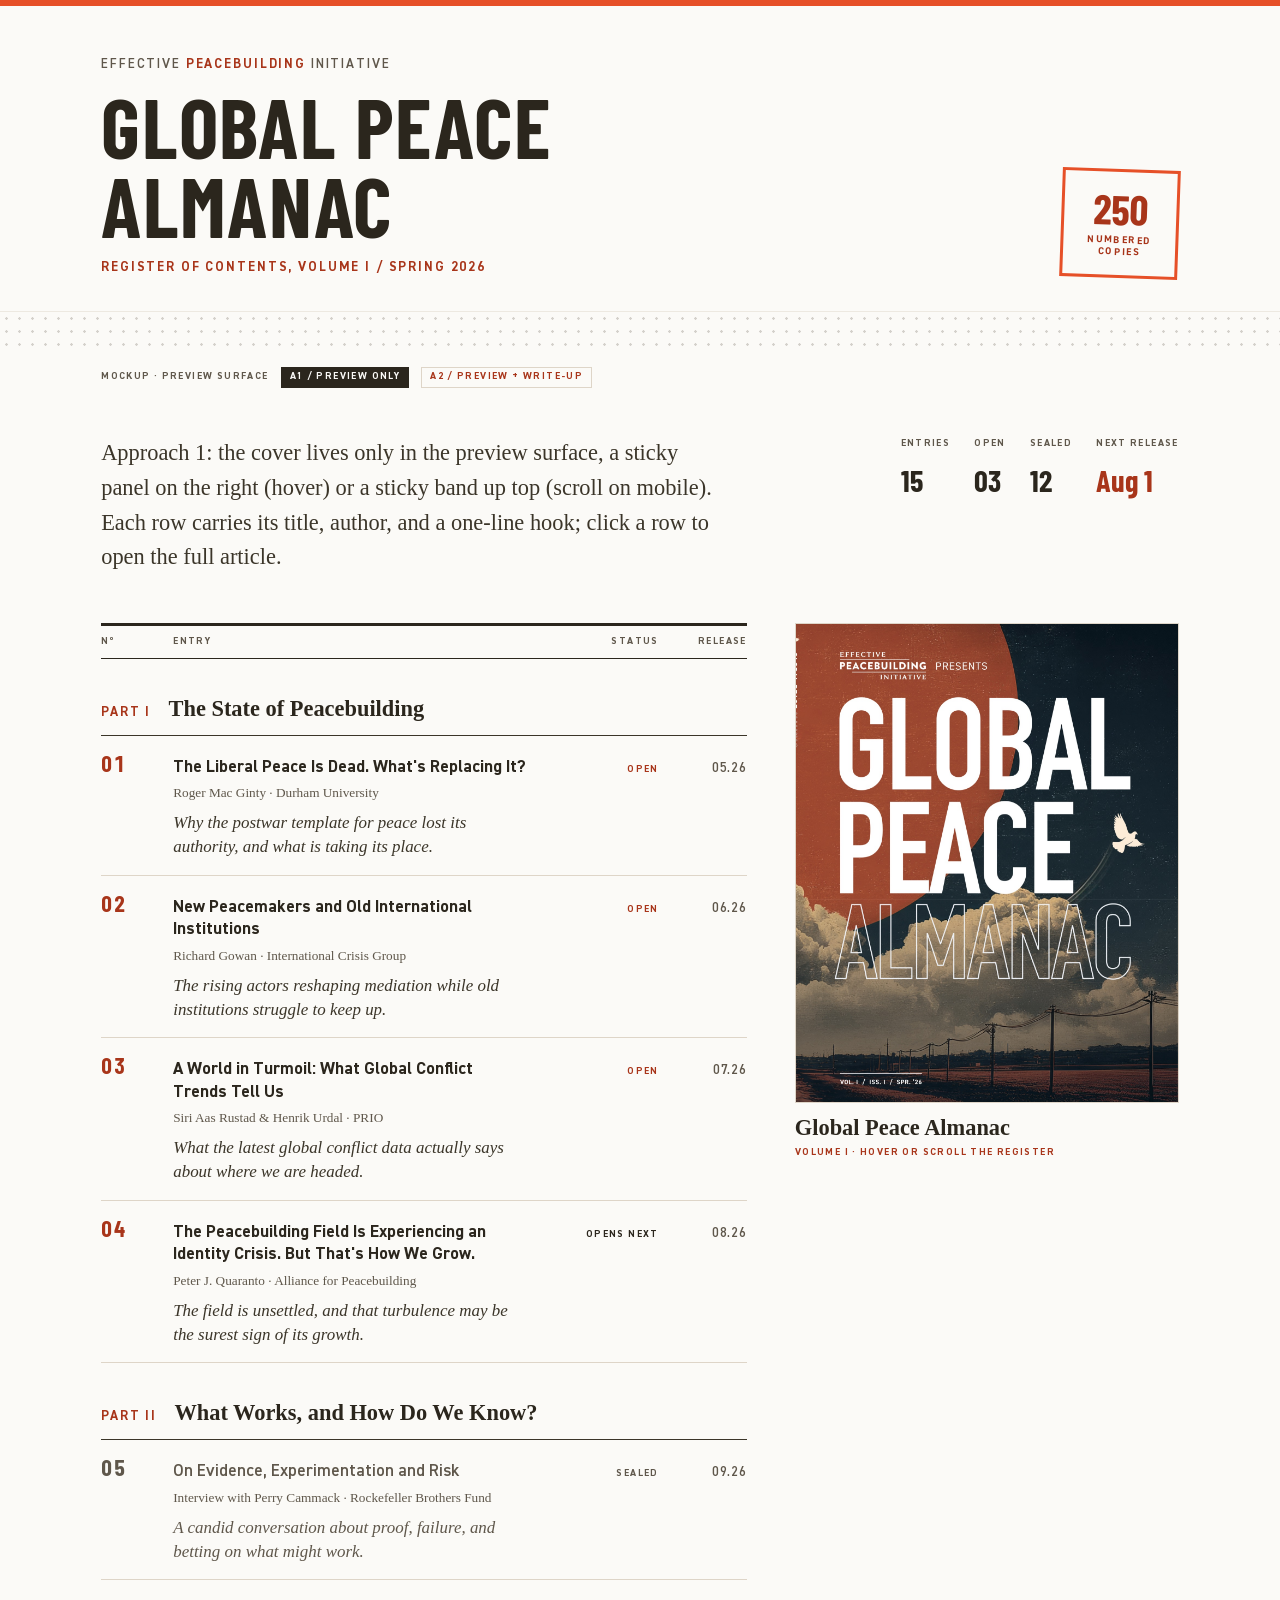
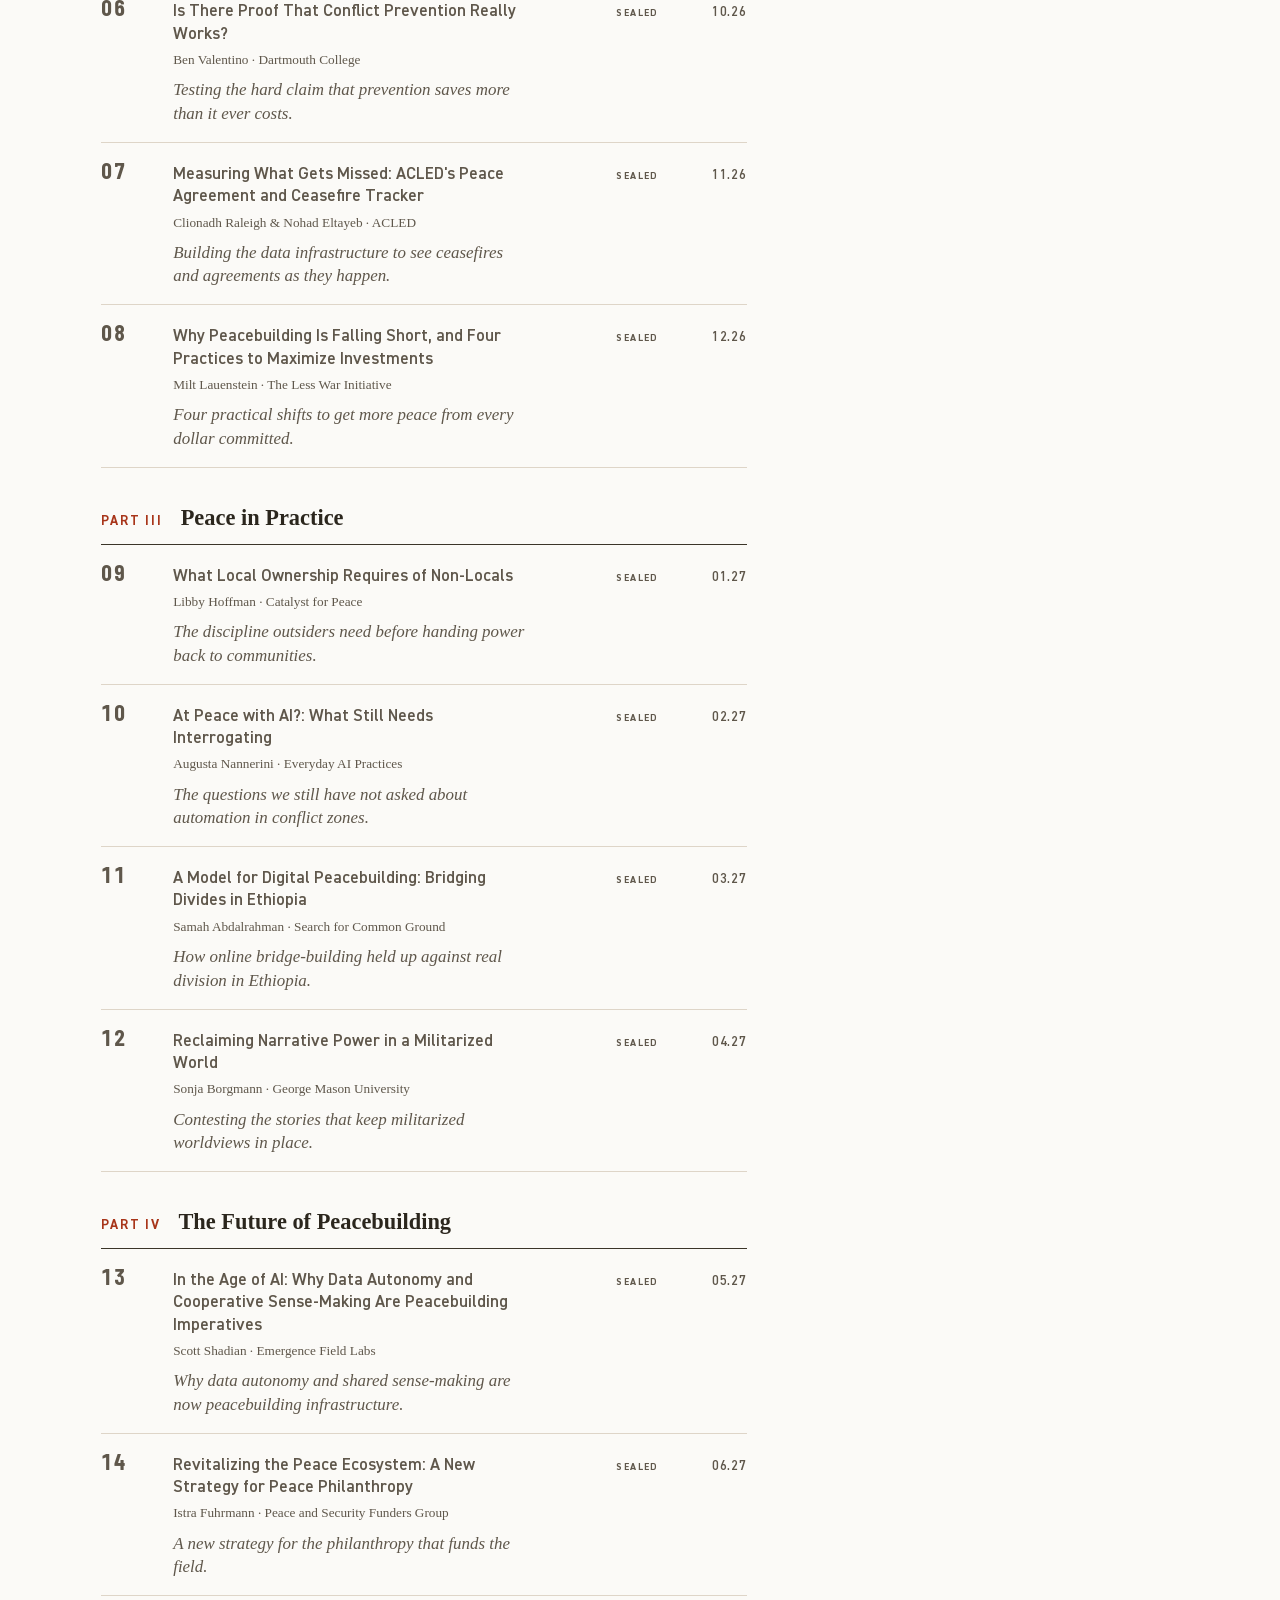
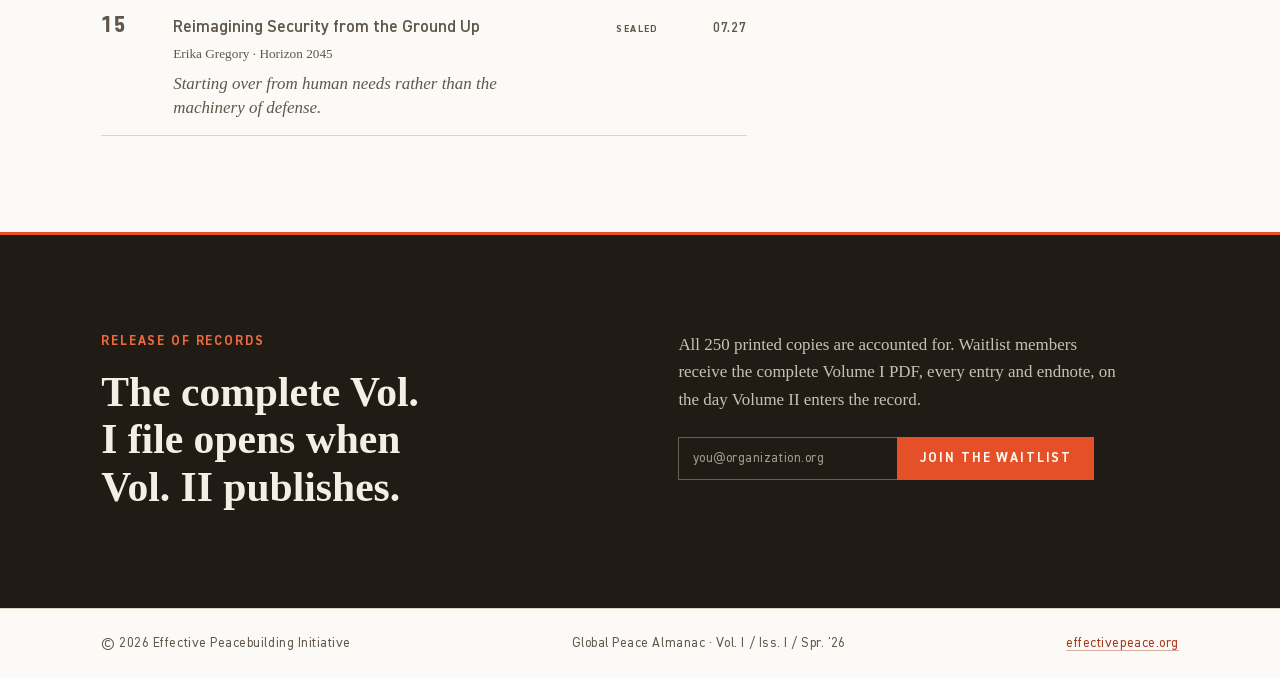
==== approach-1.html @ 706f2764 "Add preview-surface comparison mockups (Approach 1 vs 2) Sticky cover preview that cross-fades on ho" ====
<!DOCTYPE html>
<html lang="en">
<head>
<meta charset="UTF-8">
<meta name="viewport" content="width=device-width, initial-scale=1.0">
<meta name="robots" content="noindex">
<title>GPA · Ledger preview mockup — A1 / Preview only</title>
<link rel="icon" href="data:image/svg+xml,<svg xmlns='http://www.w3.org/2000/svg' viewBox='0 0 16 16'><rect width='16' height='16' fill='%23E65028'/></svg>">
<link rel="preconnect" href="https://fonts.googleapis.com">
<link rel="preconnect" href="https://fonts.gstatic.com" crossorigin>
<link href="https://fonts.googleapis.com/css2?family=Barlow+Condensed:wght@500;600;700&display=swap" rel="stylesheet">
<link rel="stylesheet" href="css/tokens.css">
<link rel="stylesheet" href="css/shared.css">
<link rel="stylesheet" href="css/ledger2.css">
<link rel="stylesheet" href="css/ledger3.css">
<link rel="stylesheet" href="css/preview.css">
</head>
<body class="ledger ledger3 approach-1">

<header class="reg-head">
  <div class="container reg-head-row">
    <div>
      <p class="reg-issuer">Effective <strong>Peacebuilding</strong> Initiative</p>
      <h1 class="reg-title">Global Peace<br>Almanac</h1>
      <p class="reg-subtitle">Register of contents, Volume I / Spring 2026</p>
    </div>
    <div class="reg-stamp" aria-label="Edition of 250 numbered copies">
      <span class="reg-stamp-no">250</span>
      <span class="reg-stamp-label">Numbered<br>copies</span>
    </div>
  </div>
  <div class="reg-band dot-grid" aria-hidden="true"></div>
</header>

<div class="container">
  <p class="lg-previewbar" role="note">
    <span class="lg-previewbar-label">Mockup · preview surface</span>
    <a href="approach-1.html" class="is-cur">A1 / Preview only</a>
    <a href="approach-2.html">A2 / Preview + write-up</a>
  </p>
</div>

<main>
  <section class="reg-mission container">
    <p class="reg-mission-text">Approach 1: the cover lives only in the preview surface, a sticky panel on the right (hover) or a sticky band up top (scroll on mobile). Each row carries its title, author, and a one-line hook; click a row to open the full article.</p>
    <dl class="reg-facts">
      <div><dt>Entries</dt><dd>15</dd></div>
      <div><dt>Open</dt><dd>03</dd></div>
      <div><dt>Sealed</dt><dd>12</dd></div>
      <div><dt>Next release</dt><dd>Aug 1</dd></div>
    </dl>
  </section>

  <section class="register container">
    <div class="lg-stage">
      <aside class="lg-preview" aria-hidden="true">
        <div class="lg-preview-frame">
          <img class="lg-preview-img" src="assets/cover-vol1.jpg" alt="">
          <img class="lg-preview-img" src="" alt="">
        </div>
        <p class="lg-preview-cap">
          <span class="lg-preview-title">Global Peace Almanac</span>
          <span class="lg-preview-status">Volume I · Hover or scroll the register</span>
        </p>
      </aside>
      <div class="lg-register-col">
        <div class="lg-cols" aria-hidden="true">
          <span>Nº</span><span>Entry</span><span>Status</span><span>Release</span>
        </div>

    <p class="lg-part"><span class="lg-part-no">Part I</span> The State of Peacebuilding</p>
    <a class="lg-row is-open" data-cover="assets/hero-teapot.jpg" data-vtitle="The Liberal Peace Is Dead. What&#x27;s Replacing It?" data-vstatus="Open now" data-veil="0" href="article.html?id=01">
      <div class="lg-row-line reveal">
        <span class="lg-no">01</span>
        <div class="lg-main">
          <span class="lg-title">The Liberal Peace Is Dead. What's Replacing It?</span>
          <span class="lg-author">Roger Mac Ginty · Durham University</span>
          <span class="lg-desc">Why the postwar template for peace lost its authority, and what is taking its place.</span>
        </div>
        <span class="lg-status st-live">Open</span>
        <span class="lg-date">05.26</span>
      </div>
    </a>
    <a class="lg-row is-open" data-cover="assets/cover-vol1.jpg" data-vtitle="New Peacemakers and Old International Institutions" data-vstatus="Open now" data-veil="0" href="article.html?id=02">
      <div class="lg-row-line reveal">
        <span class="lg-no">02</span>
        <div class="lg-main">
          <span class="lg-title">New Peacemakers and Old International Institutions</span>
          <span class="lg-author">Richard Gowan · International Crisis Group</span>
          <span class="lg-desc">The rising actors reshaping mediation while old institutions struggle to keep up.</span>
        </div>
        <span class="lg-status st-live">Open</span>
        <span class="lg-date">06.26</span>
      </div>
    </a>
    <a class="lg-row is-open" data-cover="assets/hero-network.jpg" data-vtitle="A World in Turmoil: What Global Conflict Trends Tell Us" data-vstatus="Open now" data-veil="0" href="article.html?id=03">
      <div class="lg-row-line reveal">
        <span class="lg-no">03</span>
        <div class="lg-main">
          <span class="lg-title">A World in Turmoil: What Global Conflict Trends Tell Us</span>
          <span class="lg-author">Siri Aas Rustad &amp; Henrik Urdal · PRIO</span>
          <span class="lg-desc">What the latest global conflict data actually says about where we are headed.</span>
        </div>
        <span class="lg-status st-live">Open</span>
        <span class="lg-date">07.26</span>
      </div>
    </a>
    <div class="lg-row is-next" data-cover="assets/dove.jpg" data-vtitle="The Peacebuilding Field Is Experiencing an Identity Crisis. But That&#x27;s How We Grow." data-vstatus="Opens next · Aug 1" data-veil="1">
      <div class="lg-row-line reveal">
        <span class="lg-no">04</span>
        <div class="lg-main">
          <span class="lg-title">The Peacebuilding Field Is Experiencing an Identity Crisis. But That's How We Grow.</span>
          <span class="lg-author">Peter J. Quaranto · Alliance for Peacebuilding</span>
          <span class="lg-desc">The field is unsettled, and that turbulence may be the surest sign of its growth.</span>
        </div>
        <span class="lg-status st-next">Opens next</span>
        <span class="lg-date">08.26</span>
      </div>
    </div>

    <p class="lg-part"><span class="lg-part-no">Part II</span> What Works, and How Do We Know?</p>
    <div class="lg-row is-sealed" data-cover="assets/dove-night.jpg" data-vtitle="On Evidence, Experimentation and Risk" data-vstatus="Sealed · Opens 09.26" data-veil="1">
      <div class="lg-row-line reveal">
        <span class="lg-no">05</span>
        <div class="lg-main">
          <span class="lg-title">On Evidence, Experimentation and Risk</span>
          <span class="lg-author">Interview with Perry Cammack · Rockefeller Brothers Fund</span>
          <span class="lg-desc">A candid conversation about proof, failure, and betting on what might work.</span>
        </div>
        <span class="lg-status st-sealed">Sealed</span>
        <span class="lg-date">09.26</span>
      </div>
    </div>
    <div class="lg-row is-sealed" data-cover="assets/hero-bonfire.jpg" data-vtitle="Is There Proof That Conflict Prevention Really Works?" data-vstatus="Sealed · Opens 10.26" data-veil="1">
      <div class="lg-row-line reveal">
        <span class="lg-no">06</span>
        <div class="lg-main">
          <span class="lg-title">Is There Proof That Conflict Prevention Really Works?</span>
          <span class="lg-author">Ben Valentino · Dartmouth College</span>
          <span class="lg-desc">Testing the hard claim that prevention saves more than it ever costs.</span>
        </div>
        <span class="lg-status st-sealed">Sealed</span>
        <span class="lg-date">10.26</span>
      </div>
    </div>
    <div class="lg-row is-sealed" data-cover="assets/hero-earth-code.jpg" data-vtitle="Measuring What Gets Missed: ACLED&#x27;s Peace Agreement and Ceasefire Tracker" data-vstatus="Sealed · Opens 11.26" data-veil="1">
      <div class="lg-row-line reveal">
        <span class="lg-no">07</span>
        <div class="lg-main">
          <span class="lg-title">Measuring What Gets Missed: ACLED's Peace Agreement and Ceasefire Tracker</span>
          <span class="lg-author">Clionadh Raleigh &amp; Nohad Eltayeb · ACLED</span>
          <span class="lg-desc">Building the data infrastructure to see ceasefires and agreements as they happen.</span>
        </div>
        <span class="lg-status st-sealed">Sealed</span>
        <span class="lg-date">11.26</span>
      </div>
    </div>
    <div class="lg-row is-sealed" data-cover="assets/cover-horizon.jpg" data-vtitle="Why Peacebuilding Is Falling Short, and Four Practices to Maximize Investments" data-vstatus="Sealed · Opens 12.26" data-veil="1">
      <div class="lg-row-line reveal">
        <span class="lg-no">08</span>
        <div class="lg-main">
          <span class="lg-title">Why Peacebuilding Is Falling Short, and Four Practices to Maximize Investments</span>
          <span class="lg-author">Milt Lauenstein · The Less War Initiative</span>
          <span class="lg-desc">Four practical shifts to get more peace from every dollar committed.</span>
        </div>
        <span class="lg-status st-sealed">Sealed</span>
        <span class="lg-date">12.26</span>
      </div>
    </div>

    <p class="lg-part"><span class="lg-part-no">Part III</span> Peace in Practice</p>
    <div class="lg-row is-sealed" data-cover="assets/dove.jpg" data-vtitle="What Local Ownership Requires of Non-Locals" data-vstatus="Sealed · Opens 01.27" data-veil="1">
      <div class="lg-row-line reveal">
        <span class="lg-no">09</span>
        <div class="lg-main">
          <span class="lg-title">What Local Ownership Requires of Non-Locals</span>
          <span class="lg-author">Libby Hoffman · Catalyst for Peace</span>
          <span class="lg-desc">The discipline outsiders need before handing power back to communities.</span>
        </div>
        <span class="lg-status st-sealed">Sealed</span>
        <span class="lg-date">01.27</span>
      </div>
    </div>
    <div class="lg-row is-sealed" data-cover="assets/hero-earth-code.jpg" data-vtitle="At Peace with AI?: What Still Needs Interrogating" data-vstatus="Sealed · Opens 02.27" data-veil="1">
      <div class="lg-row-line reveal">
        <span class="lg-no">10</span>
        <div class="lg-main">
          <span class="lg-title">At Peace with AI?: What Still Needs Interrogating</span>
          <span class="lg-author">Augusta Nannerini · Everyday AI Practices</span>
          <span class="lg-desc">The questions we still have not asked about automation in conflict zones.</span>
        </div>
        <span class="lg-status st-sealed">Sealed</span>
        <span class="lg-date">02.27</span>
      </div>
    </div>
    <div class="lg-row is-sealed" data-cover="assets/cover-horizon.jpg" data-vtitle="A Model for Digital Peacebuilding: Bridging Divides in Ethiopia" data-vstatus="Sealed · Opens 03.27" data-veil="1">
      <div class="lg-row-line reveal">
        <span class="lg-no">11</span>
        <div class="lg-main">
          <span class="lg-title">A Model for Digital Peacebuilding: Bridging Divides in Ethiopia</span>
          <span class="lg-author">Samah Abdalrahman · Search for Common Ground</span>
          <span class="lg-desc">How online bridge-building held up against real division in Ethiopia.</span>
        </div>
        <span class="lg-status st-sealed">Sealed</span>
        <span class="lg-date">03.27</span>
      </div>
    </div>
    <div class="lg-row is-sealed" data-cover="assets/hero-bonfire.jpg" data-vtitle="Reclaiming Narrative Power in a Militarized World" data-vstatus="Sealed · Opens 04.27" data-veil="1">
      <div class="lg-row-line reveal">
        <span class="lg-no">12</span>
        <div class="lg-main">
          <span class="lg-title">Reclaiming Narrative Power in a Militarized World</span>
          <span class="lg-author">Sonja Borgmann · George Mason University</span>
          <span class="lg-desc">Contesting the stories that keep militarized worldviews in place.</span>
        </div>
        <span class="lg-status st-sealed">Sealed</span>
        <span class="lg-date">04.27</span>
      </div>
    </div>

    <p class="lg-part"><span class="lg-part-no">Part IV</span> The Future of Peacebuilding</p>
    <div class="lg-row is-sealed" data-cover="assets/hero-earth-code.jpg" data-vtitle="In the Age of AI: Why Data Autonomy and Cooperative Sense-Making Are Peacebuilding Imperatives" data-vstatus="Sealed · Opens 05.27" data-veil="1">
      <div class="lg-row-line reveal">
        <span class="lg-no">13</span>
        <div class="lg-main">
          <span class="lg-title">In the Age of AI: Why Data Autonomy and Cooperative Sense-Making Are Peacebuilding Imperatives</span>
          <span class="lg-author">Scott Shadian · Emergence Field Labs</span>
          <span class="lg-desc">Why data autonomy and shared sense-making are now peacebuilding infrastructure.</span>
        </div>
        <span class="lg-status st-sealed">Sealed</span>
        <span class="lg-date">05.27</span>
      </div>
    </div>
    <div class="lg-row is-sealed" data-cover="assets/cover-horizon.jpg" data-vtitle="Revitalizing the Peace Ecosystem: A New Strategy for Peace Philanthropy" data-vstatus="Sealed · Opens 06.27" data-veil="1">
      <div class="lg-row-line reveal">
        <span class="lg-no">14</span>
        <div class="lg-main">
          <span class="lg-title">Revitalizing the Peace Ecosystem: A New Strategy for Peace Philanthropy</span>
          <span class="lg-author">Istra Fuhrmann · Peace and Security Funders Group</span>
          <span class="lg-desc">A new strategy for the philanthropy that funds the field.</span>
        </div>
        <span class="lg-status st-sealed">Sealed</span>
        <span class="lg-date">06.27</span>
      </div>
    </div>
    <div class="lg-row is-sealed" data-cover="assets/dove-night.jpg" data-vtitle="Reimagining Security from the Ground Up" data-vstatus="Sealed · Opens 07.27" data-veil="1">
      <div class="lg-row-line reveal">
        <span class="lg-no">15</span>
        <div class="lg-main">
          <span class="lg-title">Reimagining Security from the Ground Up</span>
          <span class="lg-author">Erika Gregory · Horizon 2045</span>
          <span class="lg-desc">Starting over from human needs rather than the machinery of defense.</span>
        </div>
        <span class="lg-status st-sealed">Sealed</span>
        <span class="lg-date">07.27</span>
      </div>
    </div>
      </div>
    </div>
  </section>

  <section class="reg-release" id="waitlist">
    <div class="container reg-release-grid">
      <div>
        <p class="eyebrow reg-release-eyebrow">Release of records</p>
        <h2 class="reg-release-head">The complete Vol. I file opens when Vol. II publishes.</h2>
      </div>
      <div>
        <p class="reg-release-copy">All 250 printed copies are accounted for. Waitlist members receive the complete Volume I PDF, every entry and endnote, on the day Volume II enters the record.</p>
        <form class="capture" data-capture data-done="You're on the Vol. II list.">
          <label class="visually-hidden" for="cap-waitlist">Email address</label>
          <input id="cap-waitlist" type="email" placeholder="you@organization.org" required>
          <button class="btn btn--signal" type="submit">Join the waitlist</button>
        </form>
      </div>
    </div>
  </section>
</main>

<footer class="reg-foot">
  <div class="container reg-foot-row">
    <span>© 2026 Effective Peacebuilding Initiative</span>
    <span>Global Peace Almanac · Vol. I / Iss. I / Spr. '26</span>
    <a href="https://www.effectivepeace.org">effectivepeace.org</a>
  </div>
</footer>

<script src="js/site.js"></script>
<script src="js/preview.js"></script>
</body>
</html>
---- css/tokens.css ----
/* ============================================================
   Global Peace Almanac — design tokens
   Source: Config Docs/gpa-design-tokens.md (v1, sampled from
   EPI_GPA_160626_FinalPrint.pdf). Durable layer + Vol. I signal.
   ============================================================ */

/* ---- DIN 2014 (self-hosted, repo webfonts) ---- */
@font-face {
  font-family: 'DIN 2014';
  src: url('../fonts/DIN2014-Light.woff') format('woff');
  font-weight: 300;
  font-style: normal;
  font-display: swap;
}
@font-face {
  font-family: 'DIN 2014';
  src: url('../fonts/DIN2014-Regular.woff') format('woff');
  font-weight: 400;
  font-style: normal;
  font-display: swap;
}
@font-face {
  font-family: 'DIN 2014';
  src: url('../fonts/DIN2014-Italic.woff') format('woff');
  font-weight: 400;
  font-style: italic;
  font-display: swap;
}
@font-face {
  font-family: 'DIN 2014';
  src: url('../fonts/DIN2014-DemiBold.woff') format('woff');
  font-weight: 600;
  font-style: normal;
  font-display: swap;
}
@font-face {
  font-family: 'DIN 2014';
  src: url('../fonts/DIN2014-Bold.woff') format('woff');
  font-weight: 700;
  font-style: normal;
  font-display: swap;
}
@font-face {
  font-family: 'DIN 2014';
  src: url('../fonts/DIN2014-ExtraBold.woff') format('woff');
  font-weight: 800;
  font-style: normal;
  font-display: swap;
}

:root {
  /* --- durable structure (fixed across volumes) --- */
  --color-bg:          #FBFAF7;   /* warm paper */
  --color-bg-tint:     #FCE4D8;   /* blush sections */
  --color-surface:     #F4EFE6;
  --color-surface-inv: #201C15;
  --color-text:        #2B261D;   /* warm ink */
  --color-text-2:      #3B3529;
  --color-text-mute:   #5F574B;
  --color-border:      #DED5C8;

  /* paper-toned ink for use on the inverted surface */
  --color-paper-on-inv: #F4EFE6;
  --color-mute-on-inv:  #B0A794;

  --font-display:   'Barlow Condensed', 'DIN 2014', sans-serif; /* DIN 2014 Narrow not licensed for web yet */
  --font-grotesque: 'DIN 2014', 'Barlow Semi Condensed', system-ui, sans-serif;
  --font-serif:     'Baskerville', 'Libre Baskerville', Georgia, serif;

  /* type scale (fluid, ~1.28 ratio) */
  --step-6:  clamp(3.6rem, 2.4rem + 6vw, 7.5rem);
  --step-5:  clamp(3rem, 2.2rem + 4vw, 5.2rem);
  --step-4:  clamp(2.4rem, 1.9rem + 2.4vw, 3.6rem);
  --step-3:  clamp(1.9rem, 1.6rem + 1.4vw, 2.6rem);
  --step-2:  clamp(1.5rem, 1.3rem + 0.8vw, 1.9rem);
  --step-1:  clamp(1.2rem, 1.1rem + 0.4vw, 1.4rem);
  --step-0:  clamp(1rem, 0.97rem + 0.15vw, 1.06rem);
  --step--1: clamp(0.78rem, 0.76rem + 0.1vw, 0.83rem);

  --tracking-label: .14em;
  --tracking-tight: -.01em;
  --leading-tight: 1.02;
  --leading-head: 1.08;
  --leading-body: 1.6;

  /* space, layout, line */
  --space-1: .25rem;  --space-2: .5rem;  --space-3: .75rem;
  --space-4: 1rem;    --space-5: 1.5rem; --space-6: 2rem;
  --space-8: 3rem;    --space-10: 4rem;  --space-12: 6rem;
  --space-16: 8rem;

  --width-content: 1180px;
  --gutter: clamp(1.25rem, 4vw, 4rem);
  --measure: 66ch;
  --rule-hair: 1px;
  --rule-bold: 3px;
  --radius-0: 0;
  --shadow-card: 0 1px 2px rgba(43,38,29,.06), 0 8px 24px -12px rgba(43,38,29,.18);
}

/* --- themeable: reassign per volume --- */
:root {
  --color-signal:      #E65028;   /* Vol. I vermilion — display/large use only */
  --color-signal-text: #A8351A;   /* AA on paper — links, eyebrows, labels */
}

/* --- dark theme layer (Concept: The Field) ---
   Warm near-black, no pure #000. Theme-locked: the whole page is dark.
   On this ground vermilion clears WCAG AA for text (E65028 on 16130E ≈ 4.96:1),
   so the signal doubles as a legible accent, not just a display color. */
body.field {
  --color-bg:          #16130E;   /* warm near-black */
  --color-bg-tint:     #241812;   /* deep ember panel (the dark blush) */
  --color-surface:     #211C15;   /* elevated warm charcoal */
  --color-surface-inv: #F4EFE6;   /* light paper, used sparingly if inverted */
  --color-text:        #F4EFE6;   /* paper on ink */
  --color-text-2:      #DCD4C6;
  --color-text-mute:   #A79C8B;
  --color-border:      #342E24;   /* warm dark hairline */

  --color-paper-on-inv: #2B261D;  /* warm ink, for any light inset */
  --color-mute-on-inv:  #5F574B;

  --color-signal:      #E65028;
  --color-signal-text: #ED6A40;   /* brighter vermilion — AA on the dark ground */

  --shadow-card: 0 1px 2px rgba(0,0,0,.4), 0 12px 32px -14px rgba(0,0,0,.6);
}
---- css/shared.css ----
/* ============================================================
   Shared base + print devices + prototype switcher
   ============================================================ */

*, *::before, *::after { box-sizing: border-box; margin: 0; padding: 0; }

html { scroll-behavior: smooth; }
@media (prefers-reduced-motion: reduce) {
  html { scroll-behavior: auto; }
  *, *::before, *::after { animation: none !important; transition: none !important; }
}

body {
  background: var(--color-bg);
  color: var(--color-text);
  font-family: var(--font-serif);
  font-size: var(--step-0);
  line-height: var(--leading-body);
  -webkit-font-smoothing: antialiased;
  text-rendering: optimizeLegibility;
}

img { max-width: 100%; display: block; }
h1, h2, h3 { text-wrap: balance; }
a { color: var(--color-signal-text); text-decoration-color: color-mix(in srgb, var(--color-signal-text) 40%, transparent); text-underline-offset: 3px; }
a:hover { text-decoration-color: var(--color-signal-text); }

:focus-visible {
  outline: 2px solid var(--color-signal-text);
  outline-offset: 3px;
}

::selection { background: var(--color-bg-tint); color: var(--color-signal-text); }

.container {
  max-width: var(--width-content);
  margin-inline: auto;
  padding-inline: var(--gutter);
}

/* ---- print devices ---- */

/* eyebrow label + short signal rule */
.eyebrow {
  font-family: var(--font-grotesque);
  font-size: var(--step--1);
  font-weight: 700;
  letter-spacing: var(--tracking-label);
  text-transform: uppercase;
  color: var(--color-signal-text);
}
.eyebrow--ruled { display: inline-flex; align-items: center; gap: var(--space-3); }
.eyebrow--ruled::before {
  content: "";
  width: 2rem;
  height: var(--rule-bold);
  background: var(--color-signal);
}

.rule-hair { border: 0; border-top: var(--rule-hair) solid var(--color-border); }
.rule-bold { border: 0; border-top: var(--rule-bold) solid var(--color-signal); }

/* dot-grid band, from the part-opener pages */
.dot-grid {
  background-image: radial-gradient(color-mix(in srgb, var(--color-text-mute) 55%, transparent) 1px, transparent 1.5px);
  background-size: 13px 13px;
}

/* oversized roman numeral: lead glyph vermilion, tail fading to blush */
.numeral {
  font-family: var(--font-serif);
  font-weight: 700;
  line-height: .8;
  letter-spacing: -.02em;
}
.numeral .lead {
  background: linear-gradient(160deg, #E86A3C 0%, var(--color-signal) 55%, #C8431F 100%);
  -webkit-background-clip: text;
  background-clip: text;
  color: transparent;
}
.numeral .tail {
  background: linear-gradient(100deg, color-mix(in srgb, var(--color-signal) 55%, var(--color-bg-tint)) 0%, var(--color-bg-tint) 90%);
  -webkit-background-clip: text;
  background-clip: text;
  color: transparent;
}

/* dove end-mark */
.dove-mark { display: inline-block; width: 1.1em; height: 1.1em; vertical-align: -0.18em; fill: var(--color-signal); }

/* ---- controls ---- */

.btn {
  display: inline-block;
  font-family: var(--font-grotesque);
  font-size: var(--step--1);
  font-weight: 700;
  letter-spacing: var(--tracking-label);
  text-transform: uppercase;
  text-decoration: none;
  border-radius: var(--radius-0);
  padding: .9em 1.6em;
  cursor: pointer;
  transition: background-color .18s ease, color .18s ease, border-color .18s ease;
}
.btn--signal {
  background: var(--color-signal);
  color: #FFF7F2;
  border: var(--rule-hair) solid var(--color-signal);
}
.btn--signal:hover { background: #C8431F; border-color: #C8431F; }
.btn--ghost {
  background: transparent;
  color: var(--color-text);
  border: var(--rule-hair) solid var(--color-text-2);
}
.btn--ghost:hover { border-color: var(--color-signal-text); color: var(--color-signal-text); }

/* email capture */
.capture { display: flex; max-width: 26rem; }
.capture input[type="email"] {
  flex: 1;
  min-width: 0;
  font-family: var(--font-grotesque);
  font-size: var(--step--1);
  letter-spacing: .04em;
  color: var(--color-text);
  background: transparent;
  border: var(--rule-hair) solid var(--color-text-2);
  border-right: 0;
  border-radius: var(--radius-0);
  padding: .9em 1em;
}
.capture input[type="email"]::placeholder { color: var(--color-text-mute); }
.capture .btn { flex-shrink: 0; }
.capture-note {
  font-family: var(--font-grotesque);
  font-size: var(--step--1);
  letter-spacing: .04em;
  color: var(--color-text-mute);
  margin-top: var(--space-2);
}
.capture-done {
  font-family: var(--font-grotesque);
  font-size: var(--step--1);
  font-weight: 700;
  letter-spacing: var(--tracking-label);
  text-transform: uppercase;
  color: var(--color-signal-text);
  border-left: var(--rule-bold) solid var(--color-signal);
  padding: .55em 0 .55em 1em;
}

.visually-hidden {
  position: absolute;
  width: 1px; height: 1px;
  margin: -1px; padding: 0;
  overflow: hidden;
  clip: rect(0 0 0 0);
  white-space: nowrap;
  border: 0;
}

/* ---- scroll reveal ---- */
.reveal { opacity: 0; transform: translateY(14px); transition: opacity .6s ease, transform .6s ease; }
.reveal.is-in { opacity: 1; transform: none; }
@media (prefers-reduced-motion: reduce) {
  .reveal { opacity: 1; transform: none; }
}

/* ---- concept switcher ---- */
.switcher {
  position: fixed;
  left: var(--space-4);
  bottom: var(--space-4);
  z-index: 90;
  display: flex;
  flex-wrap: wrap;
  align-items: stretch;
  max-width: min(94vw, 760px);
  background: #201C15;
  box-shadow: var(--shadow-card);
}
.switcher-label {
  font-family: var(--font-grotesque);
  font-size: .62rem;
  font-weight: 700;
  letter-spacing: var(--tracking-label);
  text-transform: uppercase;
  color: #B0A794;
  display: flex;
  align-items: center;
  padding: 0 .7em 0 1em;
  border-right: 1px solid #3B3529;
}
.switcher a {
  font-family: var(--font-grotesque);
  font-size: .62rem;
  font-weight: 700;
  letter-spacing: var(--tracking-label);
  text-transform: uppercase;
  text-decoration: none;
  color: #F4EFE6;
  padding: .85em 1em;
  transition: color .15s ease, background-color .15s ease;
}
.switcher a:hover { color: #FFF; background: #2B261D; }
.switcher a[aria-current="page"] { background: #E65028; color: #FFF7F2; }
@media (max-width: 640px) {
  .switcher { left: 0; right: 0; bottom: 0; justify-content: center; }
}
---- css/ledger2.css ----
/* ============================================================
   Concept · Ledger II  (Taste-refined register)
   The register the user liked, re-cut for discipline: fully
   theme-locked light (the release band no longer inverts to
   dark), dots rationed, one motivated motion kept (row-hover
   plate preview) plus a light per-part reveal. Dials 6 / 3 / 4.
   ============================================================ */

.ledger { font-family: var(--font-grotesque); }

/* ---- head ---- */
.reg-head { border-top: 6px solid var(--color-signal); }
.reg-head-row {
  display: flex;
  justify-content: space-between;
  align-items: flex-end;
  gap: var(--space-6);
  padding-block: var(--space-8) var(--space-6);
}
.reg-issuer {
  font-size: var(--step--1);
  font-weight: 600;
  letter-spacing: var(--tracking-label);
  text-transform: uppercase;
  color: var(--color-text-mute);
}
.reg-issuer strong { color: var(--color-signal-text); }
.reg-title {
  font-family: var(--font-display);
  font-weight: 700;
  font-size: var(--step-5);
  line-height: .95;
  letter-spacing: .02em;
  text-transform: uppercase;
  margin-top: var(--space-3);
}
.reg-subtitle {
  margin-top: var(--space-3);
  font-size: var(--step--1);
  font-weight: 700;
  letter-spacing: var(--tracking-label);
  text-transform: uppercase;
  color: var(--color-signal-text);
}
.reg-stamp {
  border: var(--rule-bold) solid var(--color-signal);
  color: var(--color-signal-text);
  text-align: center;
  padding: var(--space-4) var(--space-5);
  transform: rotate(2deg);
}
.reg-stamp-no {
  display: block;
  font-family: var(--font-display);
  font-weight: 700;
  font-size: var(--step-3);
  line-height: 1;
}
.reg-stamp-label {
  display: block;
  margin-top: var(--space-1);
  font-size: .62rem;
  font-weight: 700;
  letter-spacing: var(--tracking-label);
  text-transform: uppercase;
  line-height: 1.3;
}
.reg-band { height: 44px; opacity: .45; border-top: var(--rule-hair) solid var(--color-border); }

/* ---- mission strip ---- */
.reg-mission {
  display: grid;
  grid-template-columns: minmax(0, 7fr) minmax(0, 4fr);
  gap: clamp(2rem, 5vw, 5rem);
  align-items: start;
  padding-block: var(--space-8);
}
.reg-mission-text {
  font-family: var(--font-serif);
  font-size: var(--step-1);
  line-height: 1.55;
  color: var(--color-text-2);
  max-width: 56ch;
}
.reg-facts { display: grid; grid-template-columns: repeat(4, auto); gap: var(--space-5); justify-content: end; }
.reg-facts dt {
  font-size: .62rem;
  font-weight: 700;
  letter-spacing: var(--tracking-label);
  text-transform: uppercase;
  color: var(--color-text-mute);
}
.reg-facts dd {
  font-family: var(--font-display);
  font-weight: 700;
  font-size: var(--step-2);
  color: var(--color-text);
  margin-top: var(--space-1);
}
.reg-facts div:last-child dd { color: var(--color-signal-text); }

/* ---- register ---- */
.register { padding-bottom: var(--space-12); }
.register-columns {
  display: grid;
  grid-template-columns: minmax(0, 1fr) 300px;
  gap: clamp(2rem, 5vw, 5rem);
  align-items: start;
}

.ledger-cols {
  display: grid;
  grid-template-columns: 3rem minmax(0, 1fr) 7.5rem 4.5rem;
  gap: var(--space-4);
  padding: var(--space-2) 0;
  border-top: var(--rule-bold) solid var(--color-text);
  border-bottom: var(--rule-hair) solid var(--color-text);
  font-size: .62rem;
  font-weight: 700;
  letter-spacing: var(--tracking-label);
  text-transform: uppercase;
  color: var(--color-text-mute);
}
.ledger-cols span:nth-child(3) { text-align: right; }
.ledger-cols span:last-child { text-align: right; }

.ledger-part {
  margin-top: var(--space-6);
  padding-bottom: var(--space-2);
  border-bottom: var(--rule-hair) solid var(--color-text-2);
  font-family: var(--font-serif);
  font-weight: 700;
  font-size: var(--step-1);
}
.ledger-part-no {
  font-family: var(--font-grotesque);
  font-size: var(--step--1);
  font-weight: 700;
  letter-spacing: var(--tracking-label);
  text-transform: uppercase;
  color: var(--color-signal-text);
  margin-right: var(--space-3);
}

.ledger-row {
  display: grid;
  grid-template-columns: 3rem minmax(0, 1fr) 7.5rem 4.5rem;
  gap: var(--space-4);
  align-items: baseline;
  padding: var(--space-3) 0;
  border-bottom: var(--rule-hair) solid var(--color-border);
  transition: background-color .15s ease;
}
.ledger-row:hover { background: var(--color-surface); box-shadow: -0.75rem 0 0 var(--color-surface), 0.75rem 0 0 var(--color-surface); }

.lg-no { font-weight: 700; font-size: var(--step--1); letter-spacing: .08em; color: var(--color-signal-text); }
.is-sealed .lg-no { color: var(--color-text-mute); }

.lg-title { display: block; font-weight: 700; font-size: var(--step-0); line-height: 1.35; color: var(--color-text); text-decoration: none; }
a.lg-title:hover { color: var(--color-signal-text); }
.is-sealed .lg-title { color: var(--color-text-mute); font-weight: 600; }
.lg-author { display: block; margin-top: 2px; font-family: var(--font-serif); font-size: var(--step--1); color: var(--color-text-mute); }

.lg-status {
  font-size: .62rem;
  font-weight: 700;
  letter-spacing: var(--tracking-label);
  text-transform: uppercase;
  text-align: right;
}
.st-live { color: var(--color-signal-text); }
.st-next { color: var(--color-text); }
.st-sealed { color: var(--color-text-mute); }
.lg-date { font-size: var(--step--1); font-weight: 600; letter-spacing: .06em; color: var(--color-text-mute); text-align: right; font-variant-numeric: tabular-nums; }

.lg-capture { margin-top: var(--space-3); max-width: 22rem; }

/* ---- preview panel ---- */
.register-preview { position: sticky; top: var(--space-6); }
.preview-frame {
  position: relative;
  aspect-ratio: 3 / 4;
  border: var(--rule-hair) solid var(--color-border);
  background: var(--color-surface);
  overflow: hidden;
  transition: border-color .2s ease;
}
.preview-frame.is-active { border-color: var(--color-signal); }
.preview-frame img { width: 100%; height: 100%; object-fit: cover; }
.preview-fallback[hidden] { display: none; }
.preview-fallback {
  position: absolute;
  inset: 0;
  display: flex;
  align-items: center;
  justify-content: center;
  background: var(--color-bg-tint);
}
.preview-numeral { font-size: 7rem; }
.preview-caption {
  margin-top: var(--space-3);
  font-size: .62rem;
  font-weight: 700;
  letter-spacing: var(--tracking-label);
  text-transform: uppercase;
  color: var(--color-text-mute);
}

/* ---- release / waitlist (theme-locked: elevated blush, not inverted) ---- */
.reg-release { background: var(--color-bg-tint); border-top: var(--rule-hair) solid var(--color-border); }
.reg-release-grid {
  display: grid;
  grid-template-columns: minmax(0, 1fr) minmax(0, 1fr);
  gap: clamp(2rem, 6vw, 6rem);
  padding-block: var(--space-12);
}
.reg-release-eyebrow { color: var(--color-signal-text); }
.reg-release-head {
  margin-top: var(--space-4);
  font-family: var(--font-serif);
  font-weight: 700;
  font-size: var(--step-3);
  line-height: 1.15;
  max-width: 20ch;
  color: var(--color-text);
}
.reg-release-copy { font-family: var(--font-serif); color: var(--color-text-mute); max-width: 52ch; margin-bottom: var(--space-5); }
.reg-release .capture input[type="email"] { border-color: var(--color-text-2); color: var(--color-text); }
.reg-release .capture input[type="email"]::placeholder { color: var(--color-text-mute); }

/* ---- footer ---- */
.reg-foot { border-top: var(--rule-hair) solid var(--color-border); }
.reg-foot-row {
  display: flex;
  justify-content: space-between;
  gap: var(--space-4);
  padding-block: var(--space-5);
  font-size: var(--step--1);
  letter-spacing: .04em;
  color: var(--color-text-mute);
}

/* ---- responsive ---- */
@media (max-width: 1000px) {
  .register-columns { grid-template-columns: 1fr; }
  .register-preview { display: none; }
}
@media (max-width: 800px) {
  .reg-mission { grid-template-columns: 1fr; }
  .reg-facts { justify-content: start; }
  .reg-release-grid { grid-template-columns: 1fr; padding-block: var(--space-10); }
}
@media (max-width: 640px) {
  .ledger-cols { display: none; }
  .ledger-row { grid-template-columns: 2.25rem minmax(0, 1fr); }
  .lg-status { grid-column: 2; text-align: left; }
  .lg-date { grid-column: 2; text-align: left; }
  .reg-stamp { display: none; }
  .reg-foot-row { flex-direction: column; gap: var(--space-2); padding-bottom: var(--space-16); }
}
---- css/ledger3.css ----
/* ============================================================
   Concept · Ledger III  (evolution of Ledger II)
   The register is still the interface, now with per-entry
   "plates": hover (or focus) an entry to vertically extend it
   and preview its cover, one at a time. Each entry carries a
   one-line description that reveals as it scrolls into view.
   Open entries link to the article page. Release band is dark.
   Inherits reg-head / reg-mission / reg-facts / reg-foot from
   ledger2.css; this file overrides the register + release.
   ============================================================ */

/* ---- editions strip (multi-volume affordance) ---- */
.lg-edstrip {
  display: flex;
  flex-wrap: wrap;
  align-items: baseline;
  gap: var(--space-4);
  padding: var(--space-3) 0;
  border-bottom: var(--rule-hair) solid var(--color-border);
  font-family: var(--font-grotesque);
  font-size: .66rem;
  font-weight: 600;
  letter-spacing: var(--tracking-label);
  text-transform: uppercase;
  color: var(--color-text-mute);
}
.lg-edstrip .now { color: var(--color-signal-text); font-weight: 700; }
.lg-edstrip a { margin-left: auto; color: var(--color-signal-text); text-decoration: none; }
.lg-edstrip a:hover { color: var(--color-text); }

/* ---- register (full width, no side preview) ---- */
.ledger3 .register { padding-bottom: var(--space-12); }

.lg-cols {
  display: grid;
  grid-template-columns: 3.5rem minmax(0, 1fr) 7rem 4.5rem;
  gap: var(--space-4);
  padding: var(--space-2) 0;
  border-top: var(--rule-bold) solid var(--color-text);
  border-bottom: var(--rule-hair) solid var(--color-text);
  font-size: .62rem;
  font-weight: 700;
  letter-spacing: var(--tracking-label);
  text-transform: uppercase;
  color: var(--color-text-mute);
}
.lg-cols span:nth-child(3),
.lg-cols span:last-child { text-align: right; }

.lg-part {
  margin-top: var(--space-6);
  padding-bottom: var(--space-2);
  border-bottom: var(--rule-hair) solid var(--color-text-2);
  font-family: var(--font-serif);
  font-weight: 700;
  font-size: var(--step-1);
}
.lg-part-no {
  font-family: var(--font-grotesque);
  font-size: var(--step--1);
  font-weight: 700;
  letter-spacing: var(--tracking-label);
  text-transform: uppercase;
  color: var(--color-signal-text);
  margin-right: var(--space-3);
}

/* row */
.lg-row {
  display: block;
  border-bottom: var(--rule-hair) solid var(--color-border);
  color: inherit;
  text-decoration: none;
  transition: background-color .15s ease;
}
.lg-row.is-open { cursor: pointer; }
.lg-row.is-open:hover,
.lg-row.is-open:focus-visible {
  background: var(--color-surface);
  box-shadow: -0.75rem 0 0 var(--color-surface), 0.75rem 0 0 var(--color-surface);
  outline: none;
}
.lg-row-line {
  display: grid;
  grid-template-columns: 3.5rem minmax(0, 1fr) 7rem 4.5rem;
  gap: var(--space-4);
  align-items: baseline;
  padding: var(--space-4) 0;
}
.lg-no {
  font-family: var(--font-display);
  font-weight: 700;
  font-size: var(--step-1);
  color: var(--color-signal-text);
  font-variant-numeric: tabular-nums;
  line-height: 1;
}
.is-sealed .lg-no { color: var(--color-text-mute); }

.lg-title {
  display: block;
  font-weight: 700;
  font-size: var(--step-0);
  line-height: 1.32;
  color: var(--color-text);
}
.lg-row.is-open:hover .lg-title,
.lg-row.is-open:focus-visible .lg-title { color: var(--color-signal-text); }
.is-sealed .lg-title { color: var(--color-text-mute); font-weight: 600; }
.lg-author {
  display: block;
  margin-top: 3px;
  font-family: var(--font-serif);
  font-size: var(--step--1);
  color: var(--color-text-mute);
}
.lg-desc {
  display: block;
  margin-top: var(--space-2);
  font-family: var(--font-serif);
  font-style: italic;
  font-size: var(--step-0);
  line-height: 1.4;
  color: var(--color-text-2);
  max-width: 58ch;
}
.is-sealed .lg-desc { color: var(--color-text-mute); }

.lg-status {
  font-size: .62rem;
  font-weight: 700;
  letter-spacing: var(--tracking-label);
  text-transform: uppercase;
  text-align: right;
}
.st-live { color: var(--color-signal-text); }
.st-next { color: var(--color-text); }
.st-sealed { color: var(--color-text-mute); }
.lg-date {
  font-size: var(--step--1);
  font-weight: 600;
  letter-spacing: .06em;
  color: var(--color-text-mute);
  text-align: right;
  font-variant-numeric: tabular-nums;
}

/* ---- reveal plate (vertical extend on hover / focus) ----
   Every entry reveals a cover plate: the piece's image with its
   title + author set as a printed-plate caption. Sealed entries
   show the same plate, veiled — a genuine preview of what opens.  */
.lg-reveal {
  display: grid;
  grid-template-rows: 0fr;
  transition: grid-template-rows .42s cubic-bezier(.16, 1, .3, 1);
}
.lg-reveal-in {
  overflow: hidden;
  min-height: 0;
  padding-left: calc(3.5rem + var(--space-4));
}
@media (hover: hover) {
  .lg-row:hover .lg-reveal,
  .lg-row:focus-visible .lg-reveal { grid-template-rows: 1fr; }
}

.lg-plate {
  display: grid;
  grid-template-columns: 15rem minmax(0, 1fr);
  gap: var(--space-5);
  align-items: center;
  max-width: 42rem;
  margin: 0 0 var(--space-6);
}
.lg-plate-img {
  position: relative;
  aspect-ratio: 3 / 2;
  overflow: hidden;
  border: var(--rule-hair) solid var(--color-border);
  background: var(--color-surface);
}
.lg-plate-img img {
  width: 100%;
  height: 100%;
  object-fit: cover;
  display: block;
  transform: scale(1.05);
  transition: transform .7s cubic-bezier(.16, 1, .3, 1);
}
@media (hover: hover) {
  .lg-row:hover .lg-plate-img img,
  .lg-row:focus-visible .lg-plate-img img { transform: scale(1); }
}
.lg-plate-body { display: flex; flex-direction: column; gap: var(--space-2); }
.lg-plate-cue {
  font-family: var(--font-grotesque);
  font-size: .68rem;
  font-weight: 700;
  letter-spacing: var(--tracking-label);
  text-transform: uppercase;
  color: var(--color-signal-text);
}

/* sealed / next: veil the cover so it reads as embargoed */
.is-sealed .lg-plate-img img,
.is-next .lg-plate-img img { filter: grayscale(1) brightness(.94) contrast(.96); }
.is-sealed .lg-plate-img::after,
.is-next .lg-plate-img::after {
  content: "";
  position: absolute;
  inset: 0;
  background: color-mix(in srgb, var(--color-bg) 40%, transparent);
}
.is-sealed .lg-plate-cue { color: var(--color-text-mute); }
.is-next .lg-plate-cue { color: var(--color-text); }
.lg-plate-seal {
  position: absolute;
  top: 0;
  left: 0;
  z-index: 2;
  padding: .28rem var(--space-2);
  font-family: var(--font-grotesque);
  font-size: .6rem;
  font-weight: 700;
  letter-spacing: var(--tracking-label);
  text-transform: uppercase;
  color: var(--color-bg);
  background: var(--color-text-mute);
}
.is-next .lg-plate-seal { background: var(--color-signal); }

/* ---- Variant A (default): slim plate — cover art only, title/author stay
   in the index row above. The .lg-plate-cover overlay is not rendered. ---- */
.lg-plate-cover { display: none; }

/* ---- Variant B (body.plate-b): cover treatment — the piece's title + author
   set over the image as printed-cover typography, so the repeat reads as the
   artifact showing its own title, not duplicated metadata. ---- */
.plate-b .lg-plate-cover {
  display: flex;
  flex-direction: column;
  gap: 3px;
  position: absolute;
  left: 0;
  right: 0;
  bottom: 0;
  z-index: 1;
  padding: var(--space-5) var(--space-4) var(--space-3);
  background: linear-gradient(to top,
    rgba(32, 28, 21, .94) 0%,
    rgba(32, 28, 21, .62) 52%,
    rgba(32, 28, 21, 0) 100%);
}
.plate-b .lg-plate-cover .lg-plate-title {
  font-family: var(--font-serif);
  font-weight: 700;
  font-size: var(--step-0);
  line-height: 1.16;
  color: var(--color-paper-on-inv);
}
.plate-b .lg-plate-cover .lg-plate-author {
  font-family: var(--font-grotesque);
  font-size: .58rem;
  font-weight: 700;
  letter-spacing: var(--tracking-label);
  text-transform: uppercase;
  color: var(--color-mute-on-inv);
}

/* ---- release / waitlist (dark, reverted) ---- */
.ledger3 .reg-release {
  background: var(--color-surface-inv);
  border-top: var(--rule-bold) solid var(--color-signal);
}
.ledger3 .reg-release-eyebrow { color: #ED6A40; }
.ledger3 .reg-release-head { color: #F4EFE6; }
.ledger3 .reg-release-copy { color: #C9C0B2; }
.ledger3 .reg-release .capture input[type="email"] {
  color: #F4EFE6;
  border-color: #6B6153;
  background: transparent;
}
.ledger3 .reg-release .capture input[type="email"]::placeholder { color: #A79C8B; }

/* ---- whole-row reveal: the line fades up as a unit (shared .reveal handles
   opacity + lift on .lg-row-line); the title/author/one-liner settle in a
   subtle cascade so the appearance reads as intentional, not desc-only. ---- */
.lg-row-line.reveal .lg-title { transition: transform .55s cubic-bezier(.16, 1, .3, 1) .04s; transform: translateY(6px); }
.lg-row-line.reveal .lg-author { transition: transform .55s cubic-bezier(.16, 1, .3, 1) .10s; transform: translateY(6px); }
.lg-row-line.reveal .lg-desc { transition: transform .55s cubic-bezier(.16, 1, .3, 1) .16s; transform: translateY(6px); }
.lg-row-line.reveal.is-in .lg-title,
.lg-row-line.reveal.is-in .lg-author,
.lg-row-line.reveal.is-in .lg-desc { transform: none; }
@media (prefers-reduced-motion: reduce) {
  .lg-row-line.reveal .lg-title,
  .lg-row-line.reveal .lg-author,
  .lg-row-line.reveal .lg-desc { transform: none; transition: none; }
}

/* ---- preview toggle (temporary: comparing plate styles A / B) ---- */
.lg-previewbar {
  display: flex;
  flex-wrap: wrap;
  align-items: baseline;
  gap: var(--space-3);
  padding: var(--space-3) 0 0;
  font-family: var(--font-grotesque);
  font-size: .62rem;
  font-weight: 700;
  letter-spacing: var(--tracking-label);
  text-transform: uppercase;
  color: var(--color-text-mute);
}
.lg-previewbar a {
  color: var(--color-signal-text);
  text-decoration: none;
  padding: .12rem .5rem;
  border: var(--rule-hair) solid var(--color-border);
}
.lg-previewbar a:hover { border-color: var(--color-signal-text); }
.lg-previewbar a.is-cur {
  background: var(--color-text);
  color: var(--color-bg);
  border-color: var(--color-text);
}

/* ---- touch: no hover, so reveal the plate in-flow (compact) ---- */
@media (hover: none) {
  .lg-reveal { grid-template-rows: 1fr; }
  .lg-reveal-in { padding-top: var(--space-2); }
  .lg-plate-img img { transform: none; }
}

/* ---- responsive ---- */
@media (max-width: 640px) {
  .lg-cols { display: none; }
  .lg-row-line { grid-template-columns: 2.5rem minmax(0, 1fr); row-gap: var(--space-1); }
  .lg-status { grid-column: 2; text-align: left; }
  .lg-date { grid-column: 2; text-align: left; }
  .lg-reveal-in { padding-left: calc(2.5rem + var(--space-4)); }
  .lg-plate { grid-template-columns: 9rem minmax(0, 1fr); gap: var(--space-4); max-width: none; }
  .lg-plate-img { aspect-ratio: 3 / 4; }   /* portrait cover on mobile */
  .lg-edstrip a { margin-left: 0; flex-basis: 100%; }
}
---- css/preview.css ----
/* ============================================================
   Preview surface — comparison mockups (Approach 1 vs Approach 2)
   One persistent cover surface driven by attention:
     desktop  = sticky side panel, cross-fades on row hover
     mobile   = sticky top band, cross-fades on scroll
   Approach 2 adds a click-to-expand write-up + CTA per open row.
   Throwaway: not part of the shipping ledger3 direction yet.
   ============================================================ */

.lg-stage { position: relative; }

/* ---- desktop: two columns, list + sticky preview on the right ---- */
@media (min-width: 921px) {
  .lg-stage {
    display: grid;
    grid-template-columns: minmax(0, 1fr) 24rem;
    gap: var(--space-8);
    align-items: start;
  }
  .lg-register-col { grid-column: 1; grid-row: 1; min-width: 0; }
  .lg-preview {
    grid-column: 2;
    grid-row: 1;
    position: sticky;
    top: var(--space-6);
  }
}

/* ---- the preview frame + two cross-fade buffers ---- */
.lg-preview-frame {
  position: relative;
  aspect-ratio: 4 / 5;
  overflow: hidden;
  border: var(--rule-hair) solid var(--color-border);
  background: var(--color-surface);
}
.lg-preview-img {
  position: absolute;
  inset: 0;
  width: 100%;
  height: 100%;
  object-fit: cover;
  opacity: 0;
  transition: opacity .5s ease;
}
.lg-preview-img.is-active { opacity: 1; }
.lg-preview-frame.is-veiled .lg-preview-img.is-active {
  filter: grayscale(1) brightness(.94) contrast(.96);
}
.lg-preview-frame.is-veiled::after {
  content: "";
  position: absolute;
  inset: 0;
  z-index: 1;
  background: color-mix(in srgb, var(--color-bg) 40%, transparent);
}
.lg-preview-cap {
  margin-top: var(--space-3);
  display: flex;
  flex-direction: column;
  gap: 4px;
}
.lg-preview-title {
  font-family: var(--font-serif);
  font-weight: 700;
  font-size: var(--step-1);
  line-height: 1.16;
  color: var(--color-text);
}
.lg-preview-status {
  font-family: var(--font-grotesque);
  font-size: .62rem;
  font-weight: 700;
  letter-spacing: var(--tracking-label);
  text-transform: uppercase;
  color: var(--color-signal-text);
}

/* row highlight when it is the one driving the preview (mobile scroll focus) */
.lg-row.is-focus { background: var(--color-surface); }

/* ---- mobile: preview becomes a sticky top band ---- */
@media (max-width: 920px) {
  .lg-preview {
    position: sticky;
    top: 0;
    z-index: 5;
    margin: 0 calc(-1 * var(--gutter)) var(--space-5);
    padding: var(--space-3) var(--gutter) var(--space-4);
    background: var(--color-bg);
    border-bottom: var(--rule-hair) solid var(--color-border);
  }
  .lg-preview-frame { aspect-ratio: 3 / 2; max-height: 40vh; }
  .lg-preview-cap { margin-top: var(--space-2); }
}

/* ---- Approach 2 only: click-to-expand write-up + CTA ---- */
.approach-2 .lg-row.is-open { cursor: pointer; }
.lg-writeup {
  display: grid;
  grid-template-rows: 0fr;
  transition: grid-template-rows .4s cubic-bezier(.16, 1, .3, 1);
}
.lg-row.is-expanded .lg-writeup { grid-template-rows: 1fr; }
.lg-writeup-in {
  overflow: hidden;
  min-height: 0;
  padding-left: calc(3.5rem + var(--space-4));
}
.lg-writeup-text {
  margin: 0 0 var(--space-4);
  max-width: 54ch;
  font-family: var(--font-serif);
  font-size: var(--step-0);
  line-height: 1.6;
  color: var(--color-text-2);
}
.lg-writeup .btn { text-decoration: none; }

@media (prefers-reduced-motion: reduce) {
  .lg-preview-img { transition: none; }
  .lg-writeup { transition: none; }
}

@media (max-width: 640px) {
  .lg-writeup-in { padding-left: calc(2.5rem + var(--space-4)); }
}
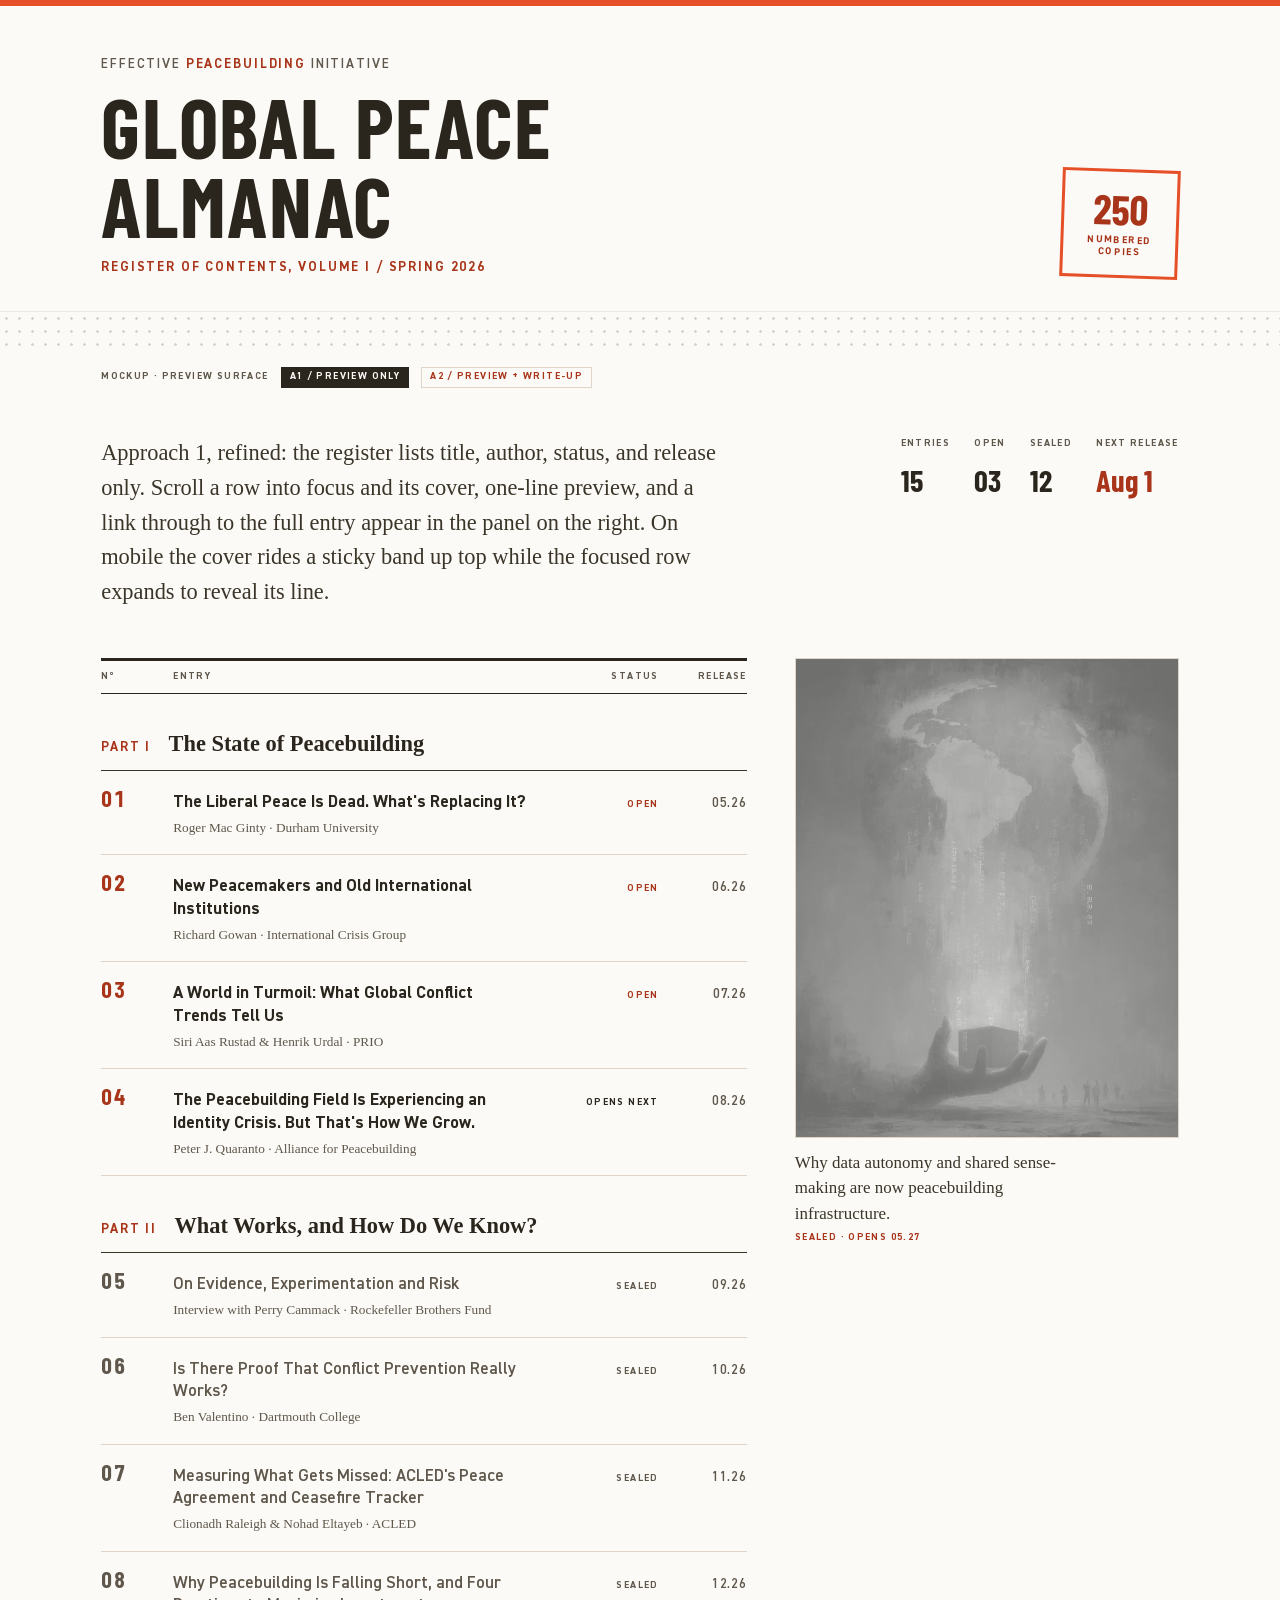
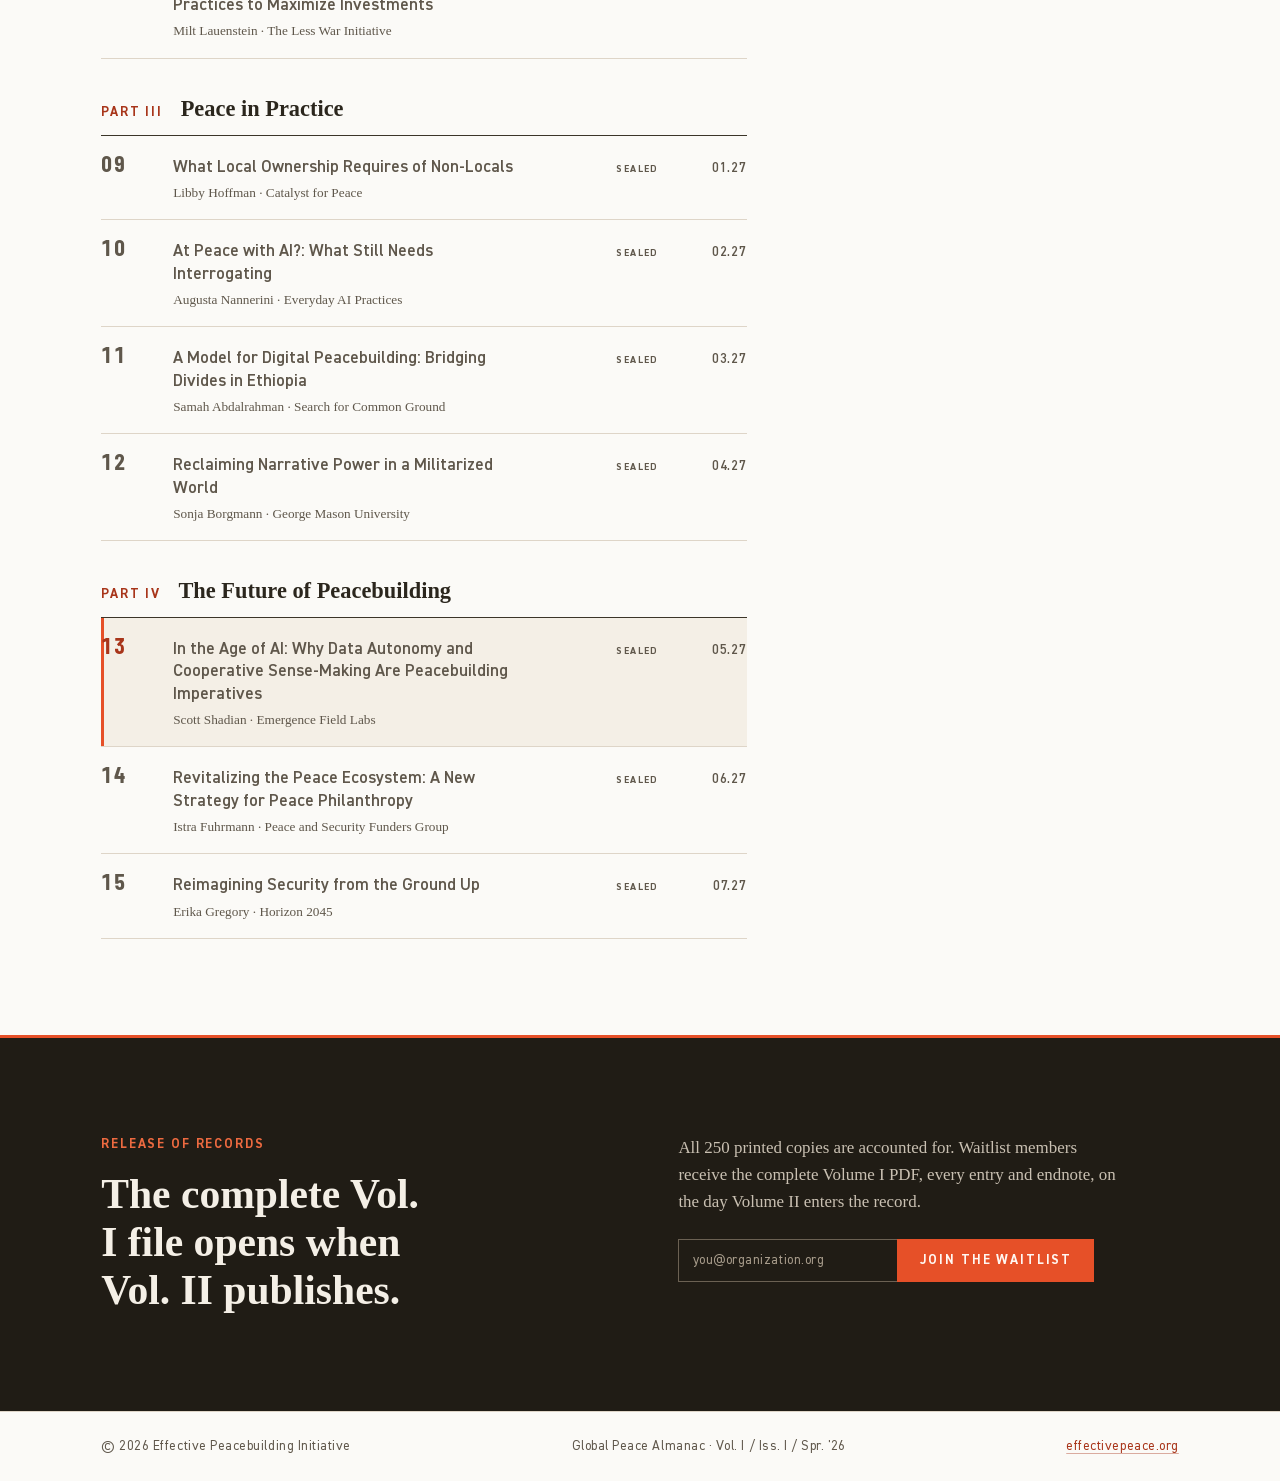
==== commit f427f854: "Approach 1 refined: metadata rows, panel sentence+CTA, scroll-snap, mobile expand-on-focus Rows are " ====
--- a/approach-1.html
+++ b/approach-1.html
@@ -42,7 +42,7 @@
 
 <main>
   <section class="reg-mission container">
-    <p class="reg-mission-text">Approach 1: the cover lives only in the preview surface, a sticky panel on the right (hover) or a sticky band up top (scroll on mobile). Each row carries its title, author, and a one-line hook; click a row to open the full article.</p>
+    <p class="reg-mission-text">Approach 1, refined: the register lists title, author, status, and release only. Scroll a row into focus and its cover, one-line preview, and a link through to the full entry appear in the panel on the right. On mobile the cover rides a sticky band up top while the focused row expands to reveal its line.</p>
     <dl class="reg-facts">
       <div><dt>Entries</dt><dd>15</dd></div>
       <div><dt>Open</dt><dd>03</dd></div>
@@ -58,10 +58,11 @@
           <img class="lg-preview-img" src="assets/cover-vol1.jpg" alt="">
           <img class="lg-preview-img" src="" alt="">
         </div>
-        <p class="lg-preview-cap">
-          <span class="lg-preview-title">Global Peace Almanac</span>
-          <span class="lg-preview-status">Volume I · Hover or scroll the register</span>
-        </p>
+        <div class="lg-preview-cap">
+          <span class="lg-preview-desc">Scroll the register to preview each entry.</span>
+          <span class="lg-preview-status">Volume I</span>
+          <a class="lg-preview-cta" href="#" tabindex="-1" hidden>Read the entry <span aria-hidden="true">&rarr;</span></a>
+        </div>
       </aside>
       <div class="lg-register-col">
         <div class="lg-cols" aria-hidden="true">
@@ -75,7 +76,7 @@
         <div class="lg-main">
           <span class="lg-title">The Liberal Peace Is Dead. What's Replacing It?</span>
           <span class="lg-author">Roger Mac Ginty · Durham University</span>
-          <span class="lg-desc">Why the postwar template for peace lost its authority, and what is taking its place.</span>
+          <span class="lg-desc"><span class="lg-desc-t">Why the postwar template for peace lost its authority, and what is taking its place.</span></span>
         </div>
         <span class="lg-status st-live">Open</span>
         <span class="lg-date">05.26</span>
@@ -87,7 +88,7 @@
         <div class="lg-main">
           <span class="lg-title">New Peacemakers and Old International Institutions</span>
           <span class="lg-author">Richard Gowan · International Crisis Group</span>
-          <span class="lg-desc">The rising actors reshaping mediation while old institutions struggle to keep up.</span>
+          <span class="lg-desc"><span class="lg-desc-t">The rising actors reshaping mediation while old institutions struggle to keep up.</span></span>
         </div>
         <span class="lg-status st-live">Open</span>
         <span class="lg-date">06.26</span>
@@ -99,7 +100,7 @@
         <div class="lg-main">
           <span class="lg-title">A World in Turmoil: What Global Conflict Trends Tell Us</span>
           <span class="lg-author">Siri Aas Rustad &amp; Henrik Urdal · PRIO</span>
-          <span class="lg-desc">What the latest global conflict data actually says about where we are headed.</span>
+          <span class="lg-desc"><span class="lg-desc-t">What the latest global conflict data actually says about where we are headed.</span></span>
         </div>
         <span class="lg-status st-live">Open</span>
         <span class="lg-date">07.26</span>
@@ -111,7 +112,7 @@
         <div class="lg-main">
           <span class="lg-title">The Peacebuilding Field Is Experiencing an Identity Crisis. But That's How We Grow.</span>
           <span class="lg-author">Peter J. Quaranto · Alliance for Peacebuilding</span>
-          <span class="lg-desc">The field is unsettled, and that turbulence may be the surest sign of its growth.</span>
+          <span class="lg-desc"><span class="lg-desc-t">The field is unsettled, and that turbulence may be the surest sign of its growth.</span></span>
         </div>
         <span class="lg-status st-next">Opens next</span>
         <span class="lg-date">08.26</span>
@@ -125,7 +126,7 @@
         <div class="lg-main">
           <span class="lg-title">On Evidence, Experimentation and Risk</span>
           <span class="lg-author">Interview with Perry Cammack · Rockefeller Brothers Fund</span>
-          <span class="lg-desc">A candid conversation about proof, failure, and betting on what might work.</span>
+          <span class="lg-desc"><span class="lg-desc-t">A candid conversation about proof, failure, and betting on what might work.</span></span>
         </div>
         <span class="lg-status st-sealed">Sealed</span>
         <span class="lg-date">09.26</span>
@@ -137,7 +138,7 @@
         <div class="lg-main">
           <span class="lg-title">Is There Proof That Conflict Prevention Really Works?</span>
           <span class="lg-author">Ben Valentino · Dartmouth College</span>
-          <span class="lg-desc">Testing the hard claim that prevention saves more than it ever costs.</span>
+          <span class="lg-desc"><span class="lg-desc-t">Testing the hard claim that prevention saves more than it ever costs.</span></span>
         </div>
         <span class="lg-status st-sealed">Sealed</span>
         <span class="lg-date">10.26</span>
@@ -149,7 +150,7 @@
         <div class="lg-main">
           <span class="lg-title">Measuring What Gets Missed: ACLED's Peace Agreement and Ceasefire Tracker</span>
           <span class="lg-author">Clionadh Raleigh &amp; Nohad Eltayeb · ACLED</span>
-          <span class="lg-desc">Building the data infrastructure to see ceasefires and agreements as they happen.</span>
+          <span class="lg-desc"><span class="lg-desc-t">Building the data infrastructure to see ceasefires and agreements as they happen.</span></span>
         </div>
         <span class="lg-status st-sealed">Sealed</span>
         <span class="lg-date">11.26</span>
@@ -161,7 +162,7 @@
         <div class="lg-main">
           <span class="lg-title">Why Peacebuilding Is Falling Short, and Four Practices to Maximize Investments</span>
           <span class="lg-author">Milt Lauenstein · The Less War Initiative</span>
-          <span class="lg-desc">Four practical shifts to get more peace from every dollar committed.</span>
+          <span class="lg-desc"><span class="lg-desc-t">Four practical shifts to get more peace from every dollar committed.</span></span>
         </div>
         <span class="lg-status st-sealed">Sealed</span>
         <span class="lg-date">12.26</span>
@@ -175,7 +176,7 @@
         <div class="lg-main">
           <span class="lg-title">What Local Ownership Requires of Non-Locals</span>
           <span class="lg-author">Libby Hoffman · Catalyst for Peace</span>
-          <span class="lg-desc">The discipline outsiders need before handing power back to communities.</span>
+          <span class="lg-desc"><span class="lg-desc-t">The discipline outsiders need before handing power back to communities.</span></span>
         </div>
         <span class="lg-status st-sealed">Sealed</span>
         <span class="lg-date">01.27</span>
@@ -187,7 +188,7 @@
         <div class="lg-main">
           <span class="lg-title">At Peace with AI?: What Still Needs Interrogating</span>
           <span class="lg-author">Augusta Nannerini · Everyday AI Practices</span>
-          <span class="lg-desc">The questions we still have not asked about automation in conflict zones.</span>
+          <span class="lg-desc"><span class="lg-desc-t">The questions we still have not asked about automation in conflict zones.</span></span>
         </div>
         <span class="lg-status st-sealed">Sealed</span>
         <span class="lg-date">02.27</span>
@@ -199,7 +200,7 @@
         <div class="lg-main">
           <span class="lg-title">A Model for Digital Peacebuilding: Bridging Divides in Ethiopia</span>
           <span class="lg-author">Samah Abdalrahman · Search for Common Ground</span>
-          <span class="lg-desc">How online bridge-building held up against real division in Ethiopia.</span>
+          <span class="lg-desc"><span class="lg-desc-t">How online bridge-building held up against real division in Ethiopia.</span></span>
         </div>
         <span class="lg-status st-sealed">Sealed</span>
         <span class="lg-date">03.27</span>
@@ -211,7 +212,7 @@
         <div class="lg-main">
           <span class="lg-title">Reclaiming Narrative Power in a Militarized World</span>
           <span class="lg-author">Sonja Borgmann · George Mason University</span>
-          <span class="lg-desc">Contesting the stories that keep militarized worldviews in place.</span>
+          <span class="lg-desc"><span class="lg-desc-t">Contesting the stories that keep militarized worldviews in place.</span></span>
         </div>
         <span class="lg-status st-sealed">Sealed</span>
         <span class="lg-date">04.27</span>
@@ -225,7 +226,7 @@
         <div class="lg-main">
           <span class="lg-title">In the Age of AI: Why Data Autonomy and Cooperative Sense-Making Are Peacebuilding Imperatives</span>
           <span class="lg-author">Scott Shadian · Emergence Field Labs</span>
-          <span class="lg-desc">Why data autonomy and shared sense-making are now peacebuilding infrastructure.</span>
+          <span class="lg-desc"><span class="lg-desc-t">Why data autonomy and shared sense-making are now peacebuilding infrastructure.</span></span>
         </div>
         <span class="lg-status st-sealed">Sealed</span>
         <span class="lg-date">05.27</span>
@@ -237,7 +238,7 @@
         <div class="lg-main">
           <span class="lg-title">Revitalizing the Peace Ecosystem: A New Strategy for Peace Philanthropy</span>
           <span class="lg-author">Istra Fuhrmann · Peace and Security Funders Group</span>
-          <span class="lg-desc">A new strategy for the philanthropy that funds the field.</span>
+          <span class="lg-desc"><span class="lg-desc-t">A new strategy for the philanthropy that funds the field.</span></span>
         </div>
         <span class="lg-status st-sealed">Sealed</span>
         <span class="lg-date">06.27</span>
@@ -249,7 +250,7 @@
         <div class="lg-main">
           <span class="lg-title">Reimagining Security from the Ground Up</span>
           <span class="lg-author">Erika Gregory · Horizon 2045</span>
-          <span class="lg-desc">Starting over from human needs rather than the machinery of defense.</span>
+          <span class="lg-desc"><span class="lg-desc-t">Starting over from human needs rather than the machinery of defense.</span></span>
         </div>
         <span class="lg-status st-sealed">Sealed</span>
         <span class="lg-date">07.27</span>
--- a/css/preview.css
+++ b/css/preview.css
@@ -24,6 +24,18 @@
     position: sticky;
     top: var(--space-6);
   }
+  /* the one-line preview lives in the panel on desktop, not in the row */
+  .lg-desc { display: none; }
+}
+
+/* ---- scroll-snap: let the register rest on one article at a time ----
+   Proximity (not mandatory) so the intro and part headings still scroll
+   freely; only rows are snap targets, aligned to the viewport centre where
+   the focus band sits. */
+html { scroll-snap-type: y proximity; }
+.lg-row { scroll-snap-align: center; scroll-margin-block: 25vh; }
+@media (prefers-reduced-motion: reduce) {
+  html { scroll-snap-type: none; }
 }
 
 /* ---- the preview frame + two cross-fade buffers ---- */
@@ -75,23 +87,72 @@
   text-transform: uppercase;
   color: var(--color-signal-text);
 }
+/* the one-line preview, now the panel's lead text under the cover */
+.lg-preview-desc {
+  font-family: var(--font-serif);
+  font-size: var(--step-0);
+  line-height: 1.5;
+  color: var(--color-text-2);
+  max-width: 36ch;
+}
+/* subtle CTA arrow — only shown (via [hidden] toggle) when the entry is open */
+.lg-preview-cta {
+  margin-top: var(--space-2);
+  display: inline-flex;
+  align-items: center;
+  gap: .45em;
+  font-family: var(--font-grotesque);
+  font-size: .62rem;
+  font-weight: 700;
+  letter-spacing: var(--tracking-label);
+  text-transform: uppercase;
+  color: var(--color-signal-text);
+  text-decoration: none;
+  transition: gap .2s ease;
+}
+.lg-preview-cta:hover { gap: .75em; }
+.lg-preview-cta[hidden] { display: none; }
 
-/* row highlight when it is the one driving the preview (mobile scroll focus) */
-.lg-row.is-focus { background: var(--color-surface); }
+/* row highlight when it is the one driving the preview.
+   A surface tint + a signal marker down the left edge links the row to the
+   cover currently showing in the floating panel. */
+.lg-row { transition: background .3s ease, box-shadow .3s ease; }
+.lg-row.is-focus {
+  background: var(--color-surface);
+  box-shadow: inset 3px 0 0 var(--color-signal);
+}
+.lg-row.is-focus .lg-no { color: var(--color-signal-text); }
 
-/* ---- mobile: preview becomes a sticky top band ---- */
+/* ---- mobile: preview becomes a sticky top band, image only ---- */
 @media (max-width: 920px) {
   .lg-preview {
     position: sticky;
     top: 0;
     z-index: 5;
     margin: 0 calc(-1 * var(--gutter)) var(--space-5);
-    padding: var(--space-3) var(--gutter) var(--space-4);
+    padding: var(--space-3) var(--gutter);
     background: var(--color-bg);
     border-bottom: var(--rule-hair) solid var(--color-border);
   }
-  .lg-preview-frame { aspect-ratio: 3 / 2; max-height: 40vh; }
-  .lg-preview-cap { margin-top: var(--space-2); }
+  .lg-preview-frame { aspect-ratio: 3 / 2; max-height: 34vh; }
+  /* the band shows the cover only; text belongs to the focused row below */
+  .lg-preview-cap { display: none; }
+
+  /* the one-line preview is collapsed by default and reveals only for the
+     row currently in focus, so the register stays scannable */
+  .lg-desc {
+    display: grid;
+    grid-template-rows: 0fr;
+    transition: grid-template-rows .4s cubic-bezier(.16, 1, .3, 1);
+  }
+  .lg-desc-t {
+    overflow: hidden;
+    min-height: 0;
+    opacity: 0;
+    transition: opacity .3s ease;
+  }
+  .lg-row.is-focus .lg-desc { grid-template-rows: 1fr; }
+  .lg-row.is-focus .lg-desc-t { opacity: 1; padding-top: var(--space-1); }
 }
 
 /* ---- Approach 2 only: click-to-expand write-up + CTA ---- */
@@ -118,8 +179,11 @@
 .lg-writeup .btn { text-decoration: none; }
 
 @media (prefers-reduced-motion: reduce) {
-  .lg-preview-img { transition: none; }
-  .lg-writeup { transition: none; }
+  .lg-preview-img,
+  .lg-writeup,
+  .lg-desc,
+  .lg-desc-t,
+  .lg-row { transition: none; }
 }
 
 @media (max-width: 640px) {
